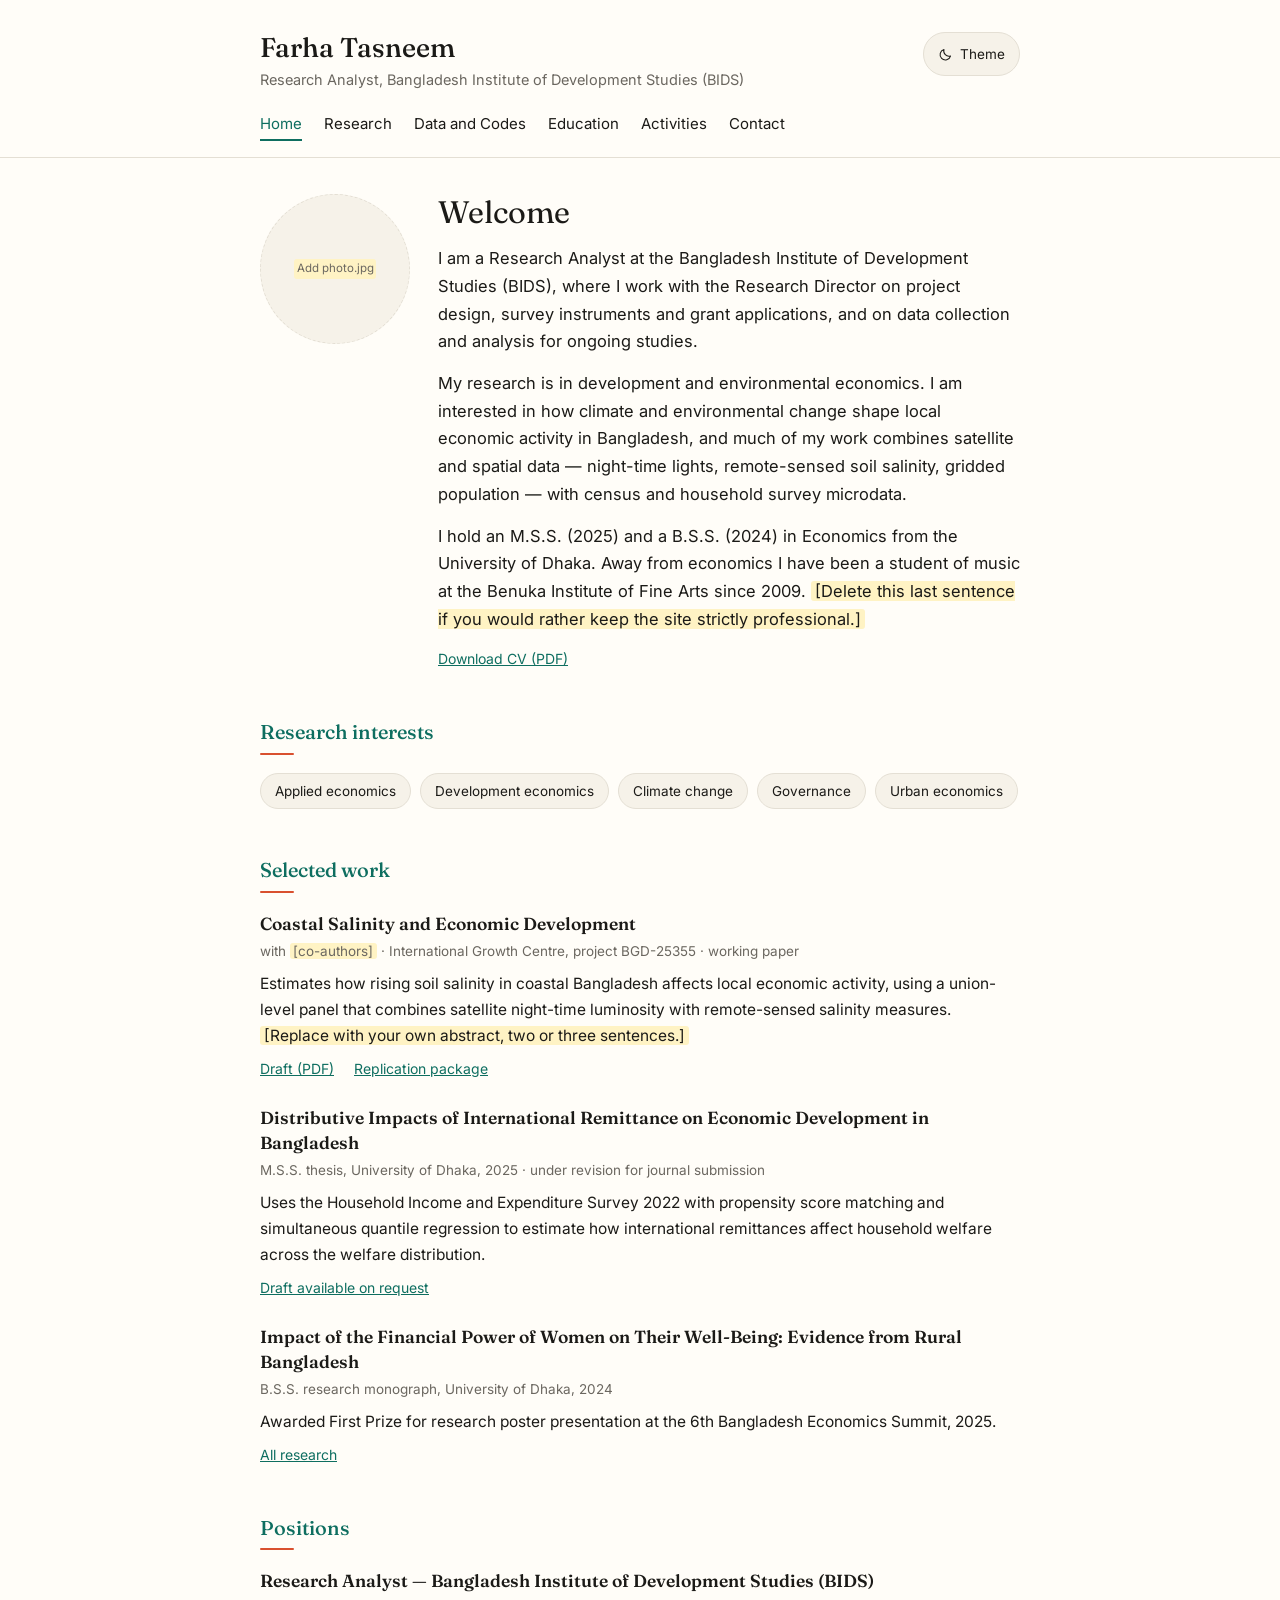
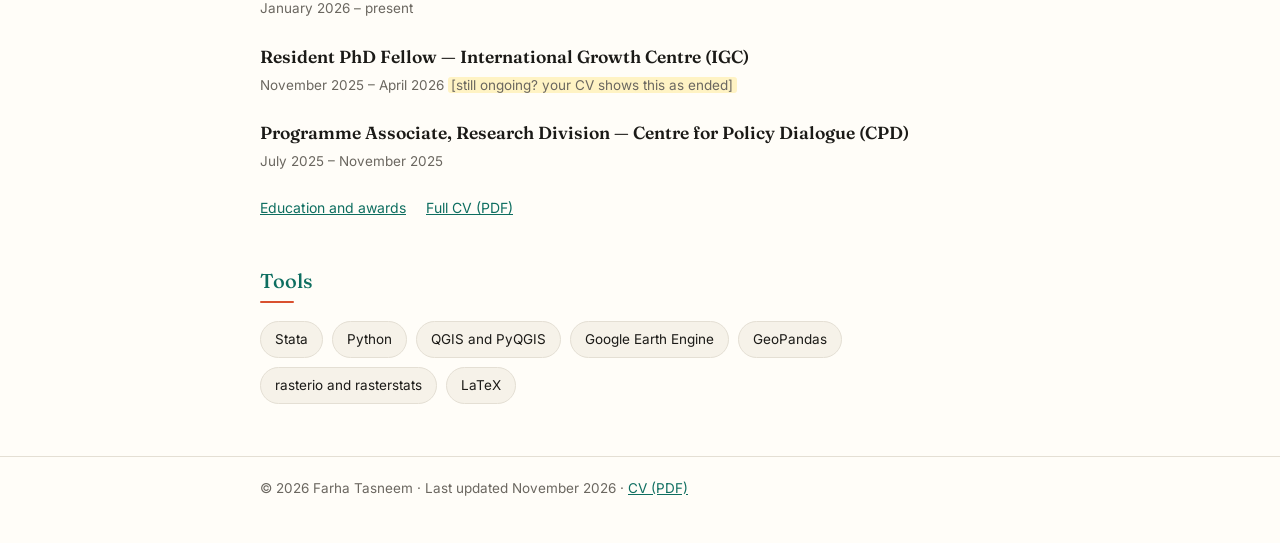
==== index.html @ ec15f7a4 "Add files via upload" ====
<!doctype html>
<html lang="en">
<head>
<meta charset="utf-8">
<meta name="viewport" content="width=device-width, initial-scale=1">
<title>Home · Farha Tasneem</title>
<meta name="description" content="Farha Tasneem: economist and Research Analyst at the Bangladesh Institute of Development Studies (BIDS). Development economics, climate change, and spatial and remote-sensing data in Bangladesh.">
<link rel="canonical" href="https://farhatasneem.github.io/index.html">
<link rel="preconnect" href="https://fonts.googleapis.com">
<link rel="preconnect" href="https://fonts.gstatic.com" crossorigin>
<link rel="stylesheet" href="https://fonts.googleapis.com/css2?family=Fraunces:opsz,wght@9..144,400;9..144,500;9..144,600&amp;family=Inter:wght@400;500;600&amp;display=swap">
<link rel="stylesheet" href="style.css">
<script>
/* Apply a saved theme choice before the first paint, so the page never flashes. */
(function(){try{var t=localStorage.getItem("theme");if(t==="light"||t==="dark"){document.documentElement.setAttribute("data-theme",t);}}catch(e){}})();
</script>
</head>
<body>

<header>
  <div class="wrap">
    <div class="topline">
      <div style="min-width:0">
        <p class="name"><a href="index.html">Farha Tasneem</a></p>
        <p class="tag">Research Analyst, Bangladesh Institute of Development Studies (BIDS)</p>
      </div>
      <button class="theme-btn" id="theme-btn" aria-label="Switch between light and dark theme">
        <svg class="icon-moon" viewBox="0 0 24 24" fill="none" stroke="currentColor" stroke-width="1.7" stroke-linecap="round" stroke-linejoin="round" aria-hidden="true"><path d="M20 14.5A8.5 8.5 0 0 1 9.5 4 8.5 8.5 0 1 0 20 14.5z"/></svg><svg class="icon-sun" viewBox="0 0 24 24" fill="none" stroke="currentColor" stroke-width="1.7" stroke-linecap="round" stroke-linejoin="round" aria-hidden="true"><path d="M12 3.5v2M12 18.5v2M3.5 12h2M18.5 12h2M6 6l1.4 1.4M16.6 16.6L18 18M18 6l-1.4 1.4M7.4 16.6L6 18"/><circle cx="12" cy="12" r="4"/></svg><span>Theme</span>
      </button>
    </div>
    <nav>
<a href="index.html" aria-current="page">Home</a>
<a href="research.html">Research</a>
<a href="data-code.html">Data and Codes</a>
<a href="education.html">Education</a>
<a href="activities.html">Activities</a>
<a href="contact.html">Contact</a>
    </nav>
  </div>
</header>

<main>
  <div class="wrap">
    <div class="hero">
      <!-- Add photo.jpg to this folder, then replace the span below with:
           <img src="photo.jpg" alt="Farha Tasneem"> -->
      <div class="photo"><span class="todo">Add photo.jpg</span></div>
      <div class="hero-text">
        <h1>Welcome</h1>
        <p>I am a Research Analyst at the Bangladesh Institute of Development Studies (BIDS),
        where I work with the Research Director on project design, survey instruments and
        grant applications, and on data collection and analysis for ongoing studies.</p>
        <p>My research is in development and environmental economics. I am interested in how
        climate and environmental change shape local economic activity in Bangladesh, and much
        of my work combines satellite and spatial data &mdash; night-time lights, remote-sensed
        soil salinity, gridded population &mdash; with census and household survey microdata.</p>
        <p>I hold an M.S.S. (2025) and a B.S.S. (2024) in Economics from the University of Dhaka.
        Away from economics I have been a student of music at the Benuka Institute of Fine Arts
        since 2009. <span class="todo">[Delete this last sentence if you would rather keep the site
        strictly professional.]</span></p>
        <p class="item-links"><a href="cv.pdf">Download CV (PDF)</a></p>
      </div>
    </div>
    <div class="section">
      <h2>Research interests</h2>
      <div class="mark"></div>
      <div class="chips">
        <span class="chip">Applied economics</span>
        <span class="chip">Development economics</span>
        <span class="chip">Climate change</span>
        <span class="chip">Governance</span>
        <span class="chip">Urban economics</span>
      </div>
    </div>
    <div class="section">
      <h2>Selected work</h2>
      <div class="mark"></div>
      <ul class="refs">
      <li>
        <p class="item-title">Coastal Salinity and Economic Development</p>
        <p class="item-meta">with <span class="todo">[co-authors]</span> &middot; International Growth Centre, project BGD-25355 &middot; working paper</p>
        <p class="item-body">Estimates how rising soil salinity in coastal Bangladesh affects local economic activity, using a union-level panel that combines satellite night-time luminosity with remote-sensed salinity measures. <span class="todo">[Replace with your own abstract, two or three sentences.]</span></p>
        <p class="item-links"><a href="#">Draft (PDF)</a> <a href="data-code.html">Replication package</a></p>
      </li>
      <li>
        <p class="item-title">Distributive Impacts of International Remittance on Economic Development in Bangladesh</p>
        <p class="item-meta">M.S.S. thesis, University of Dhaka, 2025 &middot; under revision for journal submission</p>
        <p class="item-body">Uses the Household Income and Expenditure Survey 2022 with propensity score matching and simultaneous quantile regression to estimate how international remittances affect household welfare across the welfare distribution.</p>
        <p class="item-links"><a href="contact.html">Draft available on request</a></p>
      </li>
      <li>
        <p class="item-title">Impact of the Financial Power of Women on Their Well-Being: Evidence from Rural Bangladesh</p>
        <p class="item-meta">B.S.S. research monograph, University of Dhaka, 2024</p>
        <p class="item-body">Awarded First Prize for research poster presentation at the 6th Bangladesh Economics Summit, 2025.</p>
        <p class="item-links"><a href="research.html">All research</a></p>
      </li>
      </ul>
    </div>
    <div class="section">
      <h2>Positions</h2>
      <div class="mark"></div>
      <ul class="refs">
        <li>
          <p class="item-title">Research Analyst &mdash; Bangladesh Institute of Development Studies (BIDS)</p>
          <p class="item-meta">January 2026 &ndash; present</p>
        </li>
        <li>
          <p class="item-title">Resident PhD Fellow &mdash; International Growth Centre (IGC)</p>
          <p class="item-meta">November 2025 &ndash; April 2026 <span class="todo">[still ongoing? your CV shows this as ended]</span></p>
        </li>
        <li>
          <p class="item-title">Programme Associate, Research Division &mdash; Centre for Policy Dialogue (CPD)</p>
          <p class="item-meta">July 2025 &ndash; November 2025</p>
        </li>
      </ul>
      <p class="item-links"><a href="education.html">Education and awards</a> <a href="cv.pdf">Full CV (PDF)</a></p>
    </div>
    <div class="section">
      <h2>Tools</h2>
      <div class="mark"></div>
      <div class="chips">
        <span class="chip">Stata</span>
        <span class="chip">Python</span>
        <span class="chip">QGIS and PyQGIS</span>
        <span class="chip">Google Earth Engine</span>
        <span class="chip">GeoPandas</span>
        <span class="chip">rasterio and rasterstats</span>
        <span class="chip">LaTeX</span>
      </div>
    </div>
  </div>
</main>

<footer>
  <div class="wrap">&copy; 2026 Farha Tasneem &middot; Last updated November 2026 &middot; <a href="cv.pdf">CV (PDF)</a></div>
</footer>

<script>
(function(){
  var btn = document.getElementById("theme-btn");
  if (!btn) { return; }
  btn.addEventListener("click", function () {
    var set = document.documentElement.getAttribute("data-theme");
    var dark = set ? set === "dark"
      : (window.matchMedia && window.matchMedia("(prefers-color-scheme: dark)").matches);
    var next = dark ? "light" : "dark";
    document.documentElement.setAttribute("data-theme", next);
    try { localStorage.setItem("theme", next); } catch (e) {}
  });
})();
</script>
</body>
</html>
---- style.css ----
/* ──────────────────────────────────────────────────────────────
   Jade & coral.  Edit the variables in this block to recolour the
   whole site — nothing below hard-codes a colour.

     --accent   deep jade.  Links and section headings.
     --accent2  coral.      The short bar under each heading only.

   Measured against their own backgrounds:
     light  links 6.04:1   bar 4.02:1   muted text 5.53:1
     dark   links 8.80:1   body 15.08:1 muted text 6.39:1
   WCAG AA needs 4.5:1 for text and 3:1 for a graphic element.
   ────────────────────────────────────────────────────────────── */
:root {
  --bg: #FFFDF8;
  --fg: #1B1A17;
  --muted: #6B6760;
  --accent: #0E6E60;
  --accent2: #D9502F;
  --rule: #E4DFD4;
  --chip: #F6F2E9;
  --todo: #FFF3C4;
}
:root[data-theme="dark"] {
  --bg: #14171A;
  --fg: #EDEBE4;
  --muted: #9C9A93;
  --accent: #46C9B4;
  --accent2: #FF8A63;
  --rule: #2C3134;
  --chip: #1C2024;
  --todo: #4A4220;
}
/* Visitors who have never touched the button follow their system setting. */
@media (prefers-color-scheme: dark) {
  :root:not([data-theme="light"]) {
    --bg: #14171A;
    --fg: #EDEBE4;
    --muted: #9C9A93;
    --accent: #46C9B4;
    --accent2: #FF8A63;
    --rule: #2C3134;
    --chip: #1C2024;
    --todo: #4A4220;
  }
}

* { box-sizing: border-box; }

body {
  margin: 0;
  background: var(--bg);
  color: var(--fg);
  font-family: Inter, system-ui, -apple-system, sans-serif;
  font-size: 16.5px;
  line-height: 1.68;
  -webkit-text-size-adjust: 100%;
}
.wrap { max-width: 50rem; margin: 0 auto; padding: 0 20px; }

/* ── header ── */
header { border-bottom: 1px solid var(--rule); padding: 32px 0 16px; }
.topline { display: flex; flex-wrap: wrap; gap: 16px; align-items: flex-start; justify-content: space-between; }
.name { font-family: Fraunces, Georgia, serif; font-weight: 500; font-size: 27px; line-height: 1.2; margin: 0; }
.name a { color: inherit; text-decoration: none; }
.tag { color: var(--muted); margin: 4px 0 0; font-size: 14.5px; }
nav { display: flex; flex-wrap: wrap; gap: 8px 22px; margin-top: 18px; }
nav a { color: var(--fg); text-decoration: none; font-size: 15px; padding-bottom: 3px; border-bottom: 2px solid transparent; }
nav a:hover, nav a[aria-current] { color: var(--accent); border-color: var(--accent); }

/* ── theme button ── */
.theme-btn {
  font: inherit; font-size: 13.5px;
  background: var(--chip); color: var(--fg);
  border: 1px solid var(--rule); border-radius: 999px;
  padding: 8px 14px; min-height: 44px;
  display: inline-flex; align-items: center; gap: 7px; cursor: pointer;
}
.theme-btn:hover { border-color: var(--accent); color: var(--accent); }
.theme-btn svg { width: 15px; height: 15px; }

/* ── body ── */
main { padding: 36px 0 52px; }
h1 { font-family: Fraunces, Georgia, serif; font-weight: 400; font-size: 31px; line-height: 1.2; margin: 0 0 14px; }
h2 { font-family: Fraunces, Georgia, serif; font-weight: 500; font-size: 20px; color: var(--accent); margin: 0 0 4px; }
h3 { font-family: Fraunces, Georgia, serif; font-weight: 500; font-size: 16px; color: var(--muted); margin: 32px 0 14px; }
.section { margin-top: 44px; }
/* the first section on a page that opens with a line of intro text */
main .wrap > div:not(.section):not(.hero) > h2 { margin-top: 32px; }
.mark { height: 2px; width: 34px; background: var(--accent2); border-radius: 2px; margin-bottom: 18px; }
a { color: var(--accent); }
a:hover { text-decoration-thickness: 2px; }
p { margin: 0 0 14px; }
.muted { color: var(--muted); }
.small { font-size: 14px; }

/* ── hero ── */
.hero { display: flex; flex-wrap: wrap; gap: 28px; align-items: flex-start; }
.photo {
  flex: none; width: 150px; height: 150px; border-radius: 50%;
  background: var(--chip); border: 1px dashed var(--rule);
  display: flex; align-items: center; justify-content: center;
  text-align: center; font-size: 11.5px; color: var(--muted);
  padding: 10px; overflow: hidden;
}
.photo img { width: 100%; height: 100%; object-fit: cover; border-radius: 50%; }
.hero-text { flex: 999 1 17rem; min-width: 0; }

/* ── lists ── */
ul.refs { list-style: none; padding: 0; margin: 0; }
ul.refs li { margin: 0 0 24px; }
.item-title { font-family: Fraunces, Georgia, serif; font-weight: 600; font-size: 17.5px; line-height: 1.45; margin: 0; }
.item-meta { color: var(--muted); font-size: 13.5px; margin: 4px 0 0; }
.item-body { font-size: 15.5px; margin: 8px 0 0; }
.item-links { font-size: 14px; margin: 8px 0 0; }
.item-links a { margin-right: 16px; }
.repo-name { font-family: ui-monospace, SFMono-Regular, Menlo, Consolas, monospace; font-size: 14.5px; font-weight: 600; color: var(--accent); margin: 0; }

/* ── chips ── */
.chips { display: flex; flex-wrap: wrap; gap: 9px; }
.chip { background: var(--chip); border: 1px solid var(--rule); border-radius: 999px; padding: 6px 14px; font-size: 13.5px; }
.chip-sm { padding: 3px 11px; font-size: 12px; }

/* ── timeline (CV page) ── */
.entry { border-left: 1px solid var(--rule); padding: 0 0 24px 22px; position: relative; }
.entry::before { content: ""; position: absolute; left: -4.5px; top: 8px; width: 8px; height: 8px; border-radius: 50%; background: var(--accent2); }
.entry:last-child { padding-bottom: 0; }
.entry h4 { font-size: 16px; font-weight: 600; margin: 0; }
.entry .when { color: var(--accent); font-size: 13px; margin: 4px 0 0; }
.entry ul { margin: 10px 0 0; padding-left: 20px; font-size: 15px; }
.entry ul li { margin-bottom: 6px; }

/* a highlight for anything still to fill in — delete the span, not the rule */
.todo { background: var(--todo); padding: 0 .25em; border-radius: 3px; }

footer { border-top: 1px solid var(--rule); padding: 20px 0 44px; color: var(--muted); font-size: 13.5px; }
footer a { color: var(--accent); }

li, p, h1, h2, .item-title { overflow-wrap: anywhere; }

@media (max-width: 30rem) {
  header { padding-top: 24px; }
  .name { font-size: 23px; }
  h1 { font-size: 26px; }
  .photo { width: 112px; height: 112px; }
  main { padding-top: 28px; }
}

/* ── theme-button icons: CSS picks the right one, so there is no flicker ── */
.icon-sun { display: none; }
:root[data-theme="dark"] .icon-sun { display: inline; }
:root[data-theme="dark"] .icon-moon { display: none; }
@media (prefers-color-scheme: dark) {
  :root:not([data-theme="light"]) .icon-sun { display: inline; }
  :root:not([data-theme="light"]) .icon-moon { display: none; }
}
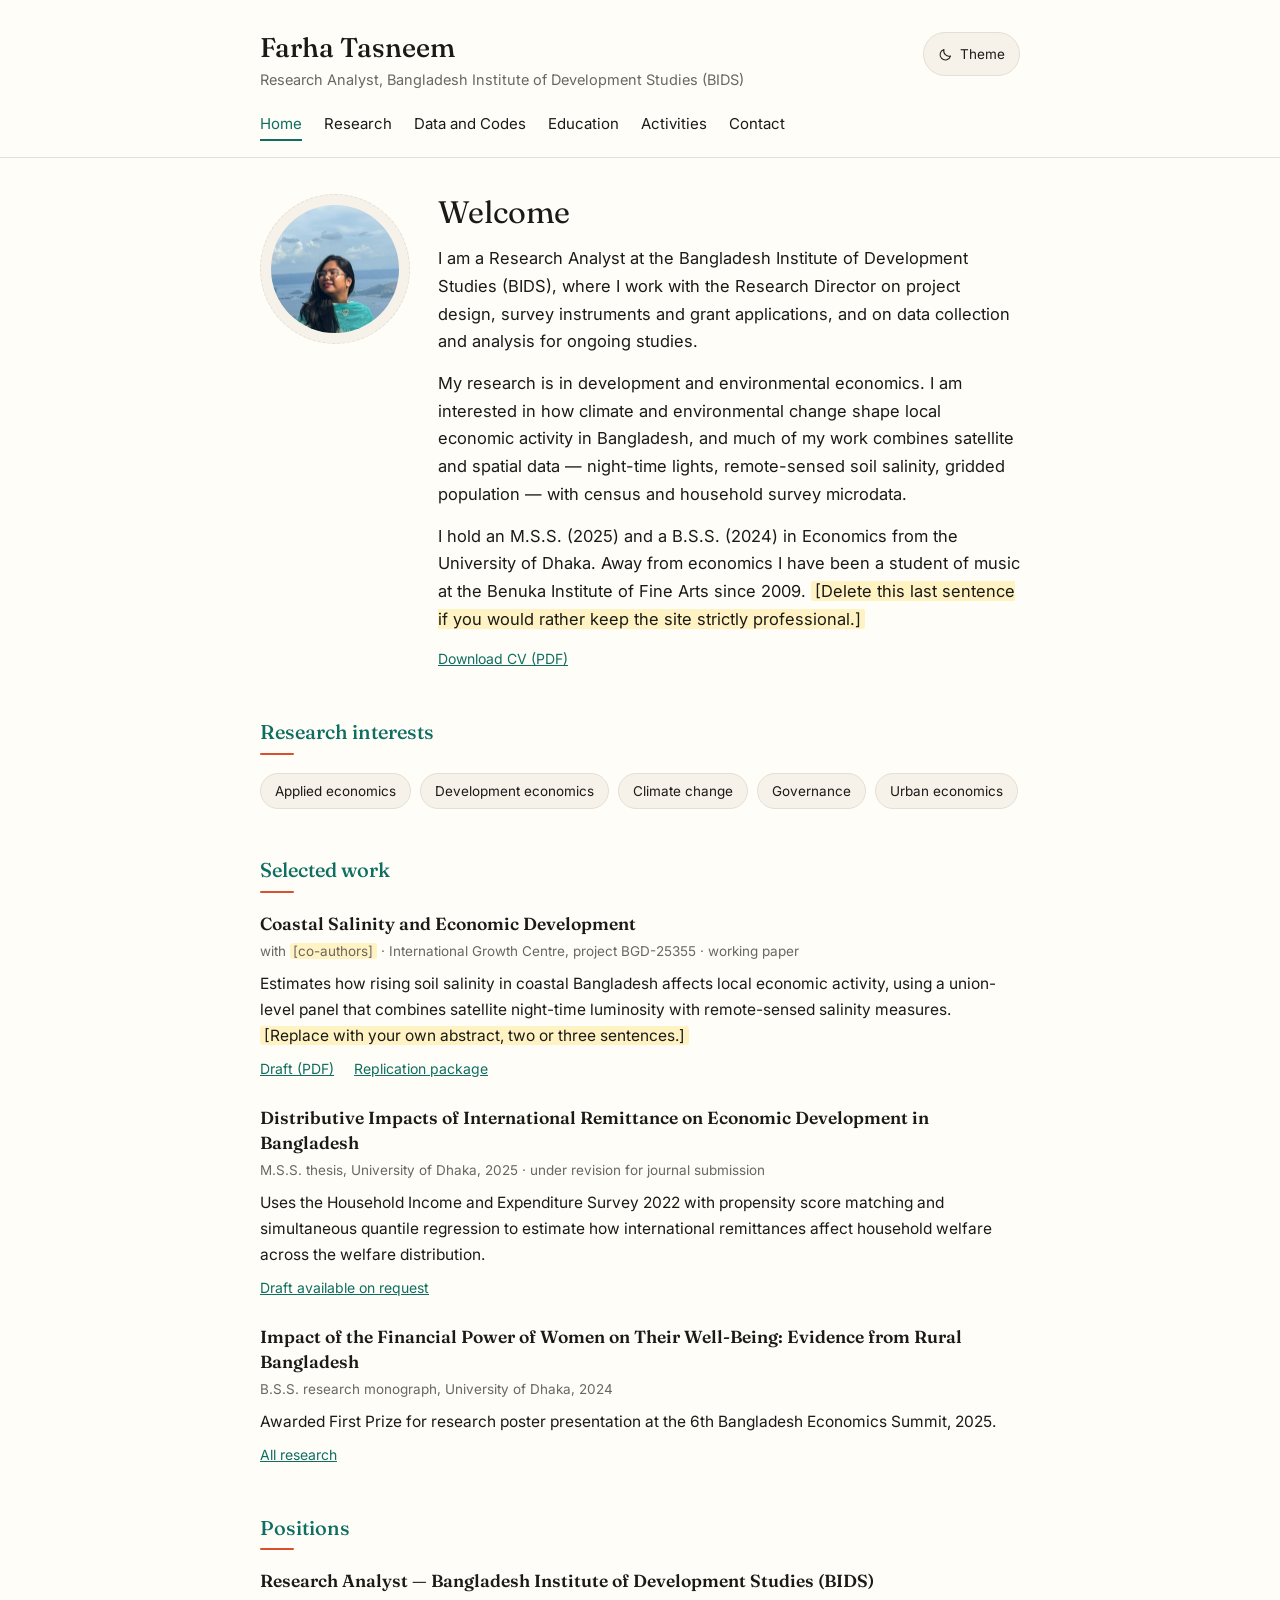
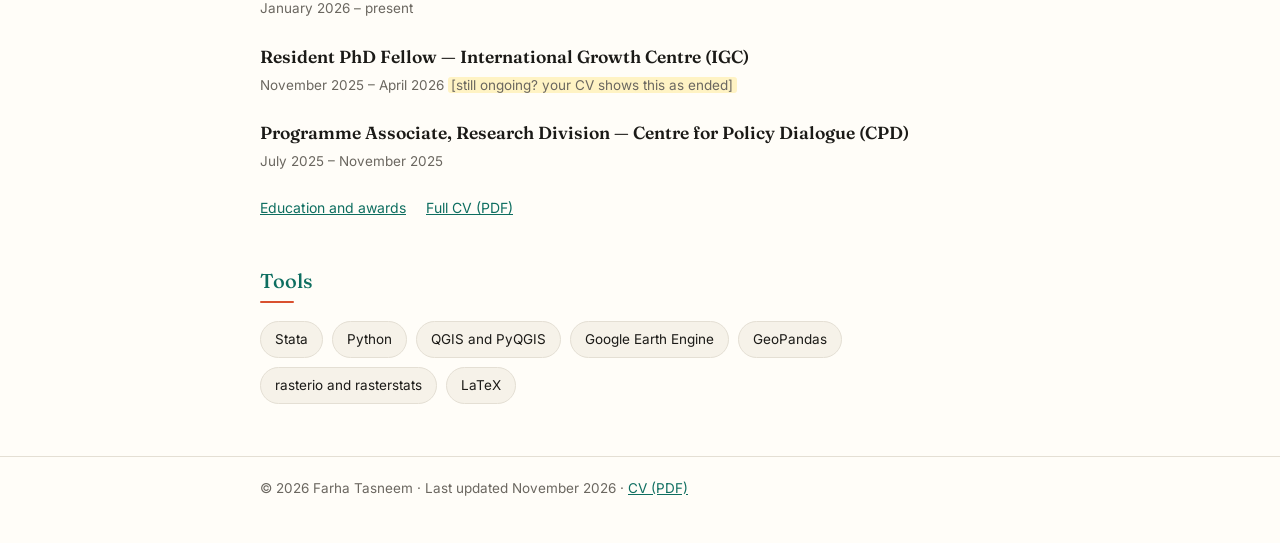
==== commit f7797997: "Update index.html" ====
--- a/index.html
+++ b/index.html
@@ -42,9 +42,7 @@
 <main>
   <div class="wrap">
     <div class="hero">
-      <!-- Add photo.jpg to this folder, then replace the span below with:
-           <img src="photo.jpg" alt="Farha Tasneem"> -->
-      <div class="photo"><span class="todo">Add photo.jpg</span></div>
+    <div class="photo"><img src="photo.jpg" alt="Farha Tasneem"></div>
       <div class="hero-text">
         <h1>Welcome</h1>
         <p>I am a Research Analyst at the Bangladesh Institute of Development Studies (BIDS),
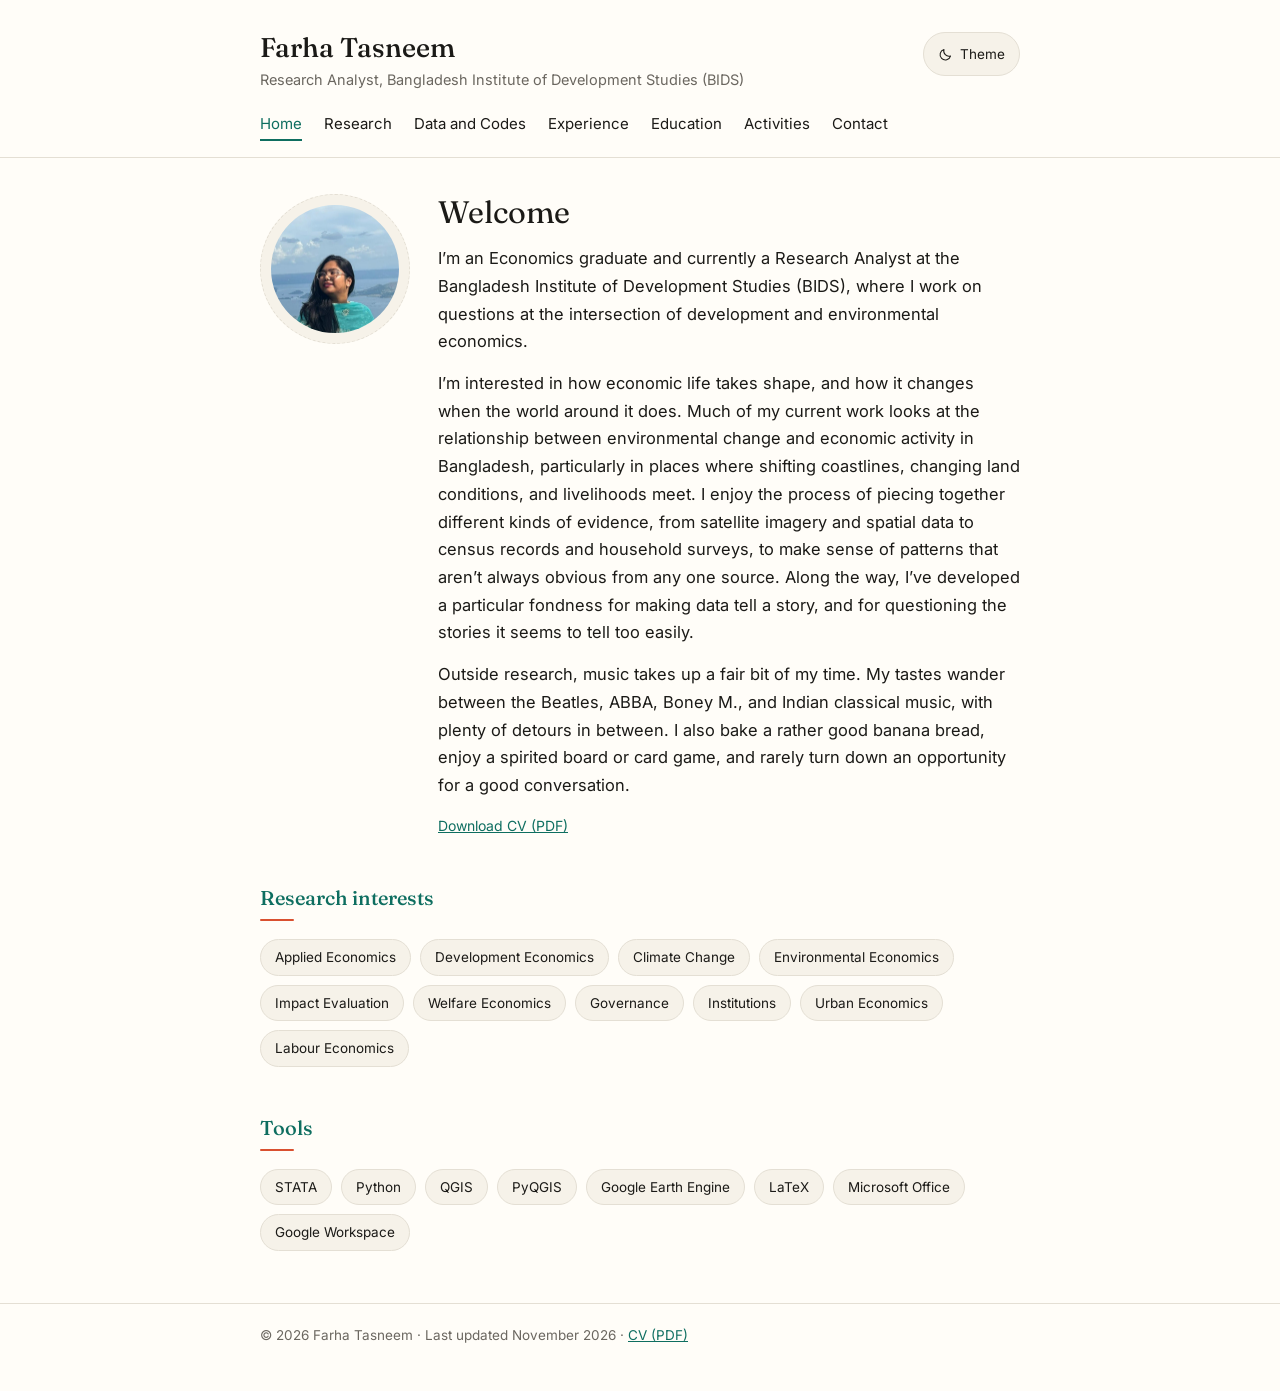
==== commit 14759c66: "Update index.html" ====
--- a/index.html
+++ b/index.html
@@ -32,6 +32,7 @@
 <a href="index.html" aria-current="page">Home</a>
 <a href="research.html">Research</a>
 <a href="data-code.html">Data and Codes</a>
+<a href="experience.html">Experience</a>
 <a href="education.html">Education</a>
 <a href="activities.html">Activities</a>
 <a href="contact.html">Contact</a>
@@ -45,85 +46,54 @@
     <div class="photo"><img src="photo.jpg" alt="Farha Tasneem"></div>
       <div class="hero-text">
         <h1>Welcome</h1>
-        <p>I am a Research Analyst at the Bangladesh Institute of Development Studies (BIDS),
-        where I work with the Research Director on project design, survey instruments and
-        grant applications, and on data collection and analysis for ongoing studies.</p>
-        <p>My research is in development and environmental economics. I am interested in how
-        climate and environmental change shape local economic activity in Bangladesh, and much
-        of my work combines satellite and spatial data &mdash; night-time lights, remote-sensed
-        soil salinity, gridded population &mdash; with census and household survey microdata.</p>
-        <p>I hold an M.S.S. (2025) and a B.S.S. (2024) in Economics from the University of Dhaka.
-        Away from economics I have been a student of music at the Benuka Institute of Fine Arts
-        since 2009. <span class="todo">[Delete this last sentence if you would rather keep the site
-        strictly professional.]</span></p>
+        <p>I&rsquo;m an Economics graduate and currently a Research Analyst at the Bangladesh
+        Institute of Development Studies (BIDS), where I work on questions at the intersection of
+        development and environmental economics.</p>
+        <p>I&rsquo;m interested in how economic life takes shape, and how it changes when the world
+        around it does. Much of my current work looks at the relationship between environmental
+        change and economic activity in Bangladesh, particularly in places where shifting
+        coastlines, changing land conditions, and livelihoods meet. I enjoy the process of piecing
+        together different kinds of evidence, from satellite imagery and spatial data to census
+        records and household surveys, to make sense of patterns that aren&rsquo;t always obvious
+        from any one source. Along the way, I&rsquo;ve developed a particular fondness for making
+        data tell a story, and for questioning the stories it seems to tell too easily.</p>
+        <p>Outside research, music takes up a fair bit of my time. My tastes wander between the
+        Beatles, ABBA, Boney M., and Indian classical music, with plenty of detours in between. I
+        also bake a rather good banana bread, enjoy a spirited board or card game, and rarely turn
+        down an opportunity for a good conversation.</p>
         <p class="item-links"><a href="cv.pdf">Download CV (PDF)</a></p>
       </div>
     </div>
+
     <div class="section">
       <h2>Research interests</h2>
       <div class="mark"></div>
       <div class="chips">
-        <span class="chip">Applied economics</span>
-        <span class="chip">Development economics</span>
-        <span class="chip">Climate change</span>
+        <span class="chip">Applied Economics</span>
+        <span class="chip">Development Economics</span>
+        <span class="chip">Climate Change</span>
+        <span class="chip">Environmental Economics</span>
+        <span class="chip">Impact Evaluation</span>
+        <span class="chip">Welfare Economics</span>
         <span class="chip">Governance</span>
-        <span class="chip">Urban economics</span>
+        <span class="chip">Institutions</span>
+        <span class="chip">Urban Economics</span>
+        <span class="chip">Labour Economics</span>
       </div>
     </div>
-    <div class="section">
-      <h2>Selected work</h2>
-      <div class="mark"></div>
-      <ul class="refs">
-      <li>
-        <p class="item-title">Coastal Salinity and Economic Development</p>
-        <p class="item-meta">with <span class="todo">[co-authors]</span> &middot; International Growth Centre, project BGD-25355 &middot; working paper</p>
-        <p class="item-body">Estimates how rising soil salinity in coastal Bangladesh affects local economic activity, using a union-level panel that combines satellite night-time luminosity with remote-sensed salinity measures. <span class="todo">[Replace with your own abstract, two or three sentences.]</span></p>
-        <p class="item-links"><a href="#">Draft (PDF)</a> <a href="data-code.html">Replication package</a></p>
-      </li>
-      <li>
-        <p class="item-title">Distributive Impacts of International Remittance on Economic Development in Bangladesh</p>
-        <p class="item-meta">M.S.S. thesis, University of Dhaka, 2025 &middot; under revision for journal submission</p>
-        <p class="item-body">Uses the Household Income and Expenditure Survey 2022 with propensity score matching and simultaneous quantile regression to estimate how international remittances affect household welfare across the welfare distribution.</p>
-        <p class="item-links"><a href="contact.html">Draft available on request</a></p>
-      </li>
-      <li>
-        <p class="item-title">Impact of the Financial Power of Women on Their Well-Being: Evidence from Rural Bangladesh</p>
-        <p class="item-meta">B.S.S. research monograph, University of Dhaka, 2024</p>
-        <p class="item-body">Awarded First Prize for research poster presentation at the 6th Bangladesh Economics Summit, 2025.</p>
-        <p class="item-links"><a href="research.html">All research</a></p>
-      </li>
-      </ul>
-    </div>
-    <div class="section">
-      <h2>Positions</h2>
-      <div class="mark"></div>
-      <ul class="refs">
-        <li>
-          <p class="item-title">Research Analyst &mdash; Bangladesh Institute of Development Studies (BIDS)</p>
-          <p class="item-meta">January 2026 &ndash; present</p>
-        </li>
-        <li>
-          <p class="item-title">Resident PhD Fellow &mdash; International Growth Centre (IGC)</p>
-          <p class="item-meta">November 2025 &ndash; April 2026 <span class="todo">[still ongoing? your CV shows this as ended]</span></p>
-        </li>
-        <li>
-          <p class="item-title">Programme Associate, Research Division &mdash; Centre for Policy Dialogue (CPD)</p>
-          <p class="item-meta">July 2025 &ndash; November 2025</p>
-        </li>
-      </ul>
-      <p class="item-links"><a href="education.html">Education and awards</a> <a href="cv.pdf">Full CV (PDF)</a></p>
-    </div>
+
     <div class="section">
       <h2>Tools</h2>
       <div class="mark"></div>
       <div class="chips">
-        <span class="chip">Stata</span>
+        <span class="chip">STATA</span>
         <span class="chip">Python</span>
-        <span class="chip">QGIS and PyQGIS</span>
+        <span class="chip">QGIS</span>
+        <span class="chip">PyQGIS</span>
         <span class="chip">Google Earth Engine</span>
-        <span class="chip">GeoPandas</span>
-        <span class="chip">rasterio and rasterstats</span>
         <span class="chip">LaTeX</span>
+        <span class="chip">Microsoft Office</span>
+        <span class="chip">Google Workspace</span>
       </div>
     </div>
   </div>
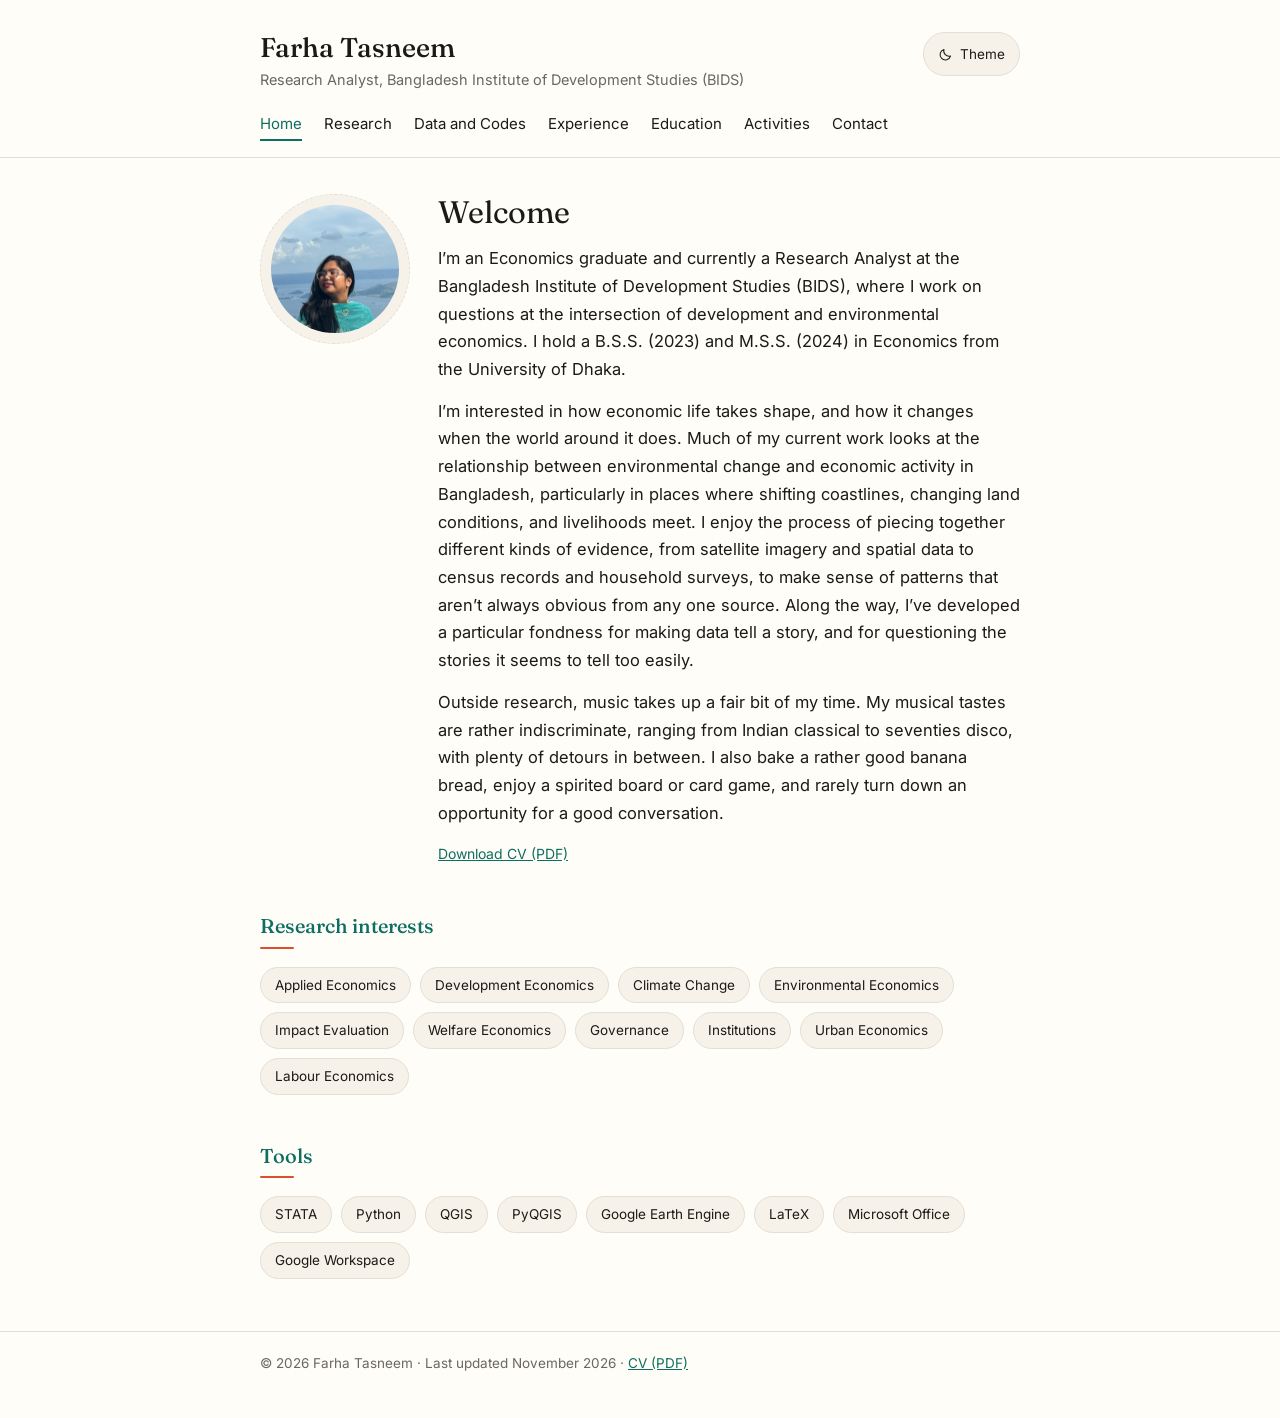
==== commit dc454cd7: "Update index.html" ====
--- a/index.html
+++ b/index.html
@@ -48,7 +48,8 @@
         <h1>Welcome</h1>
         <p>I&rsquo;m an Economics graduate and currently a Research Analyst at the Bangladesh
         Institute of Development Studies (BIDS), where I work on questions at the intersection of
-        development and environmental economics.</p>
+        development and environmental economics. I hold a B.S.S. (2023) and M.S.S. (2024) in Economics from 
+        the University of Dhaka.</p>
         <p>I&rsquo;m interested in how economic life takes shape, and how it changes when the world
         around it does. Much of my current work looks at the relationship between environmental
         change and economic activity in Bangladesh, particularly in places where shifting
@@ -57,8 +58,8 @@
         records and household surveys, to make sense of patterns that aren&rsquo;t always obvious
         from any one source. Along the way, I&rsquo;ve developed a particular fondness for making
         data tell a story, and for questioning the stories it seems to tell too easily.</p>
-        <p>Outside research, music takes up a fair bit of my time. My tastes wander between the
-        Beatles, ABBA, Boney M., and Indian classical music, with plenty of detours in between. I
+        <p>Outside research, music takes up a fair bit of my time. My musical tastes are rather indiscriminate, 
+          ranging from Indian classical to seventies disco, with plenty of detours in between. I
         also bake a rather good banana bread, enjoy a spirited board or card game, and rarely turn
         down an opportunity for a good conversation.</p>
         <p class="item-links"><a href="cv.pdf">Download CV (PDF)</a></p>
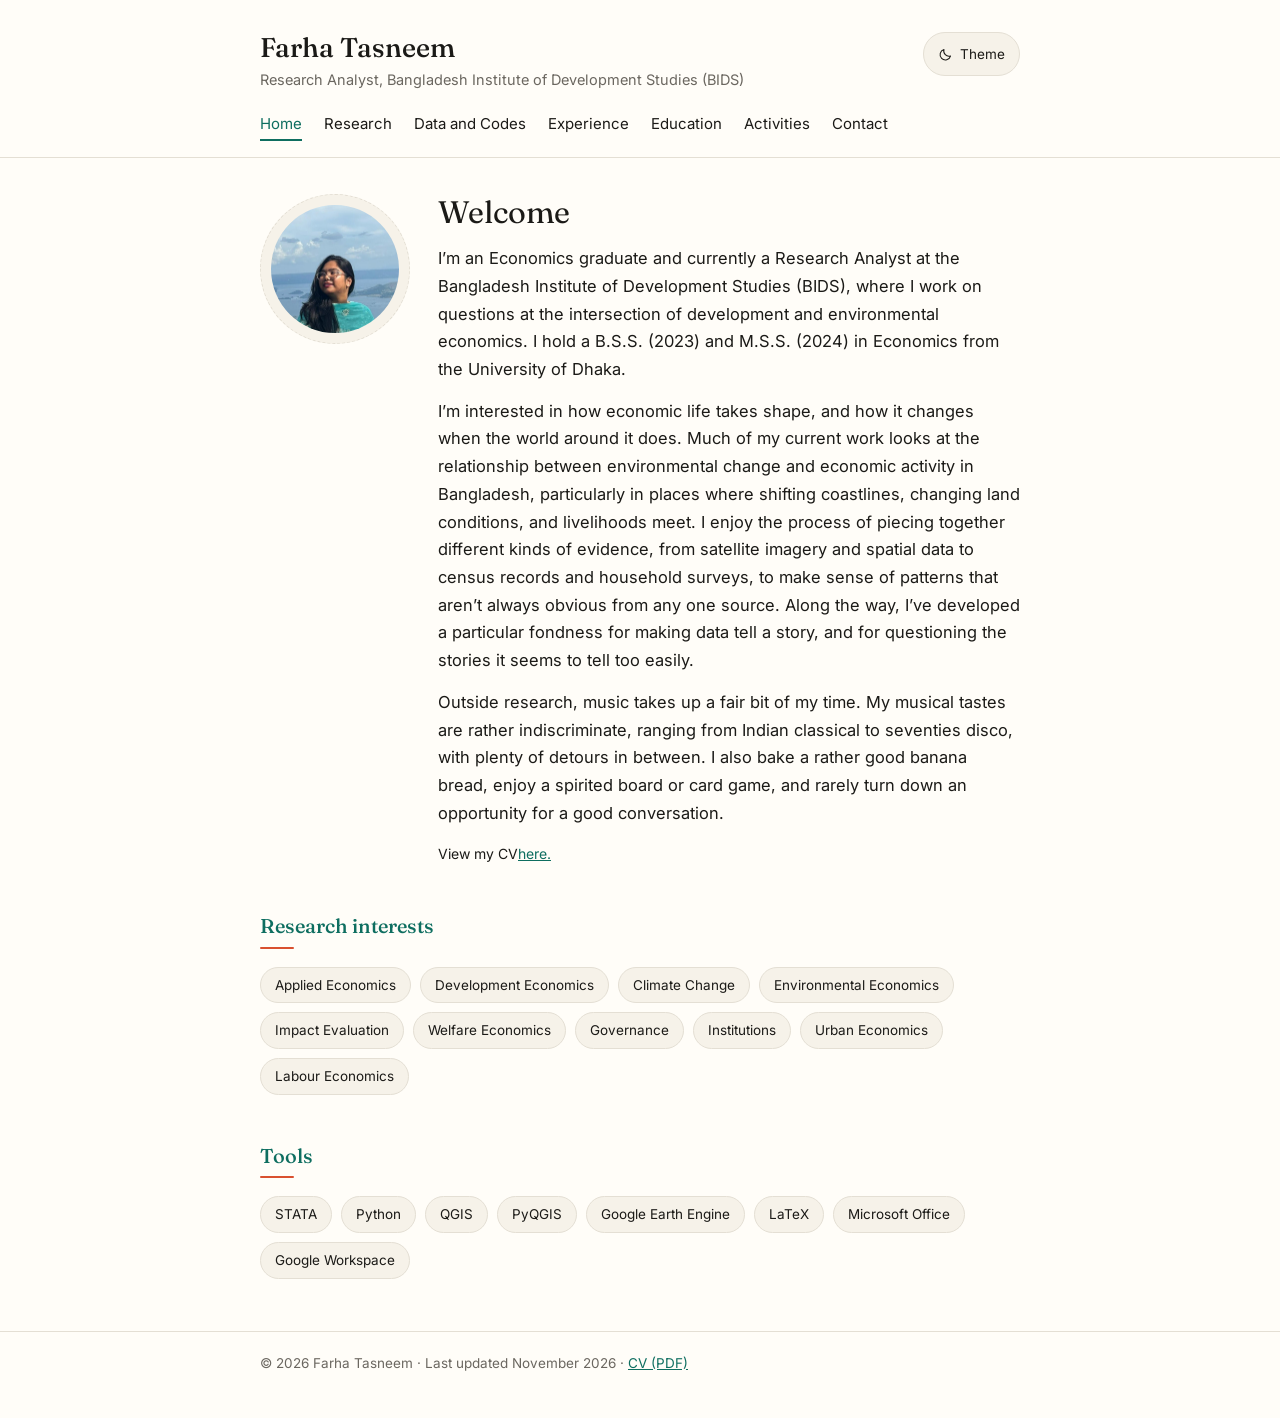
==== commit c00ca112: "Update index.html" ====
--- a/index.html
+++ b/index.html
@@ -62,7 +62,7 @@
           ranging from Indian classical to seventies disco, with plenty of detours in between. I
         also bake a rather good banana bread, enjoy a spirited board or card game, and rarely turn
         down an opportunity for a good conversation.</p>
-        <p class="item-links"><a href="cv.pdf">Download CV (PDF)</a></p>
+        <p class="item-links">View my CV<a href="cv.pdf">here.</a></p>
       </div>
     </div>
 
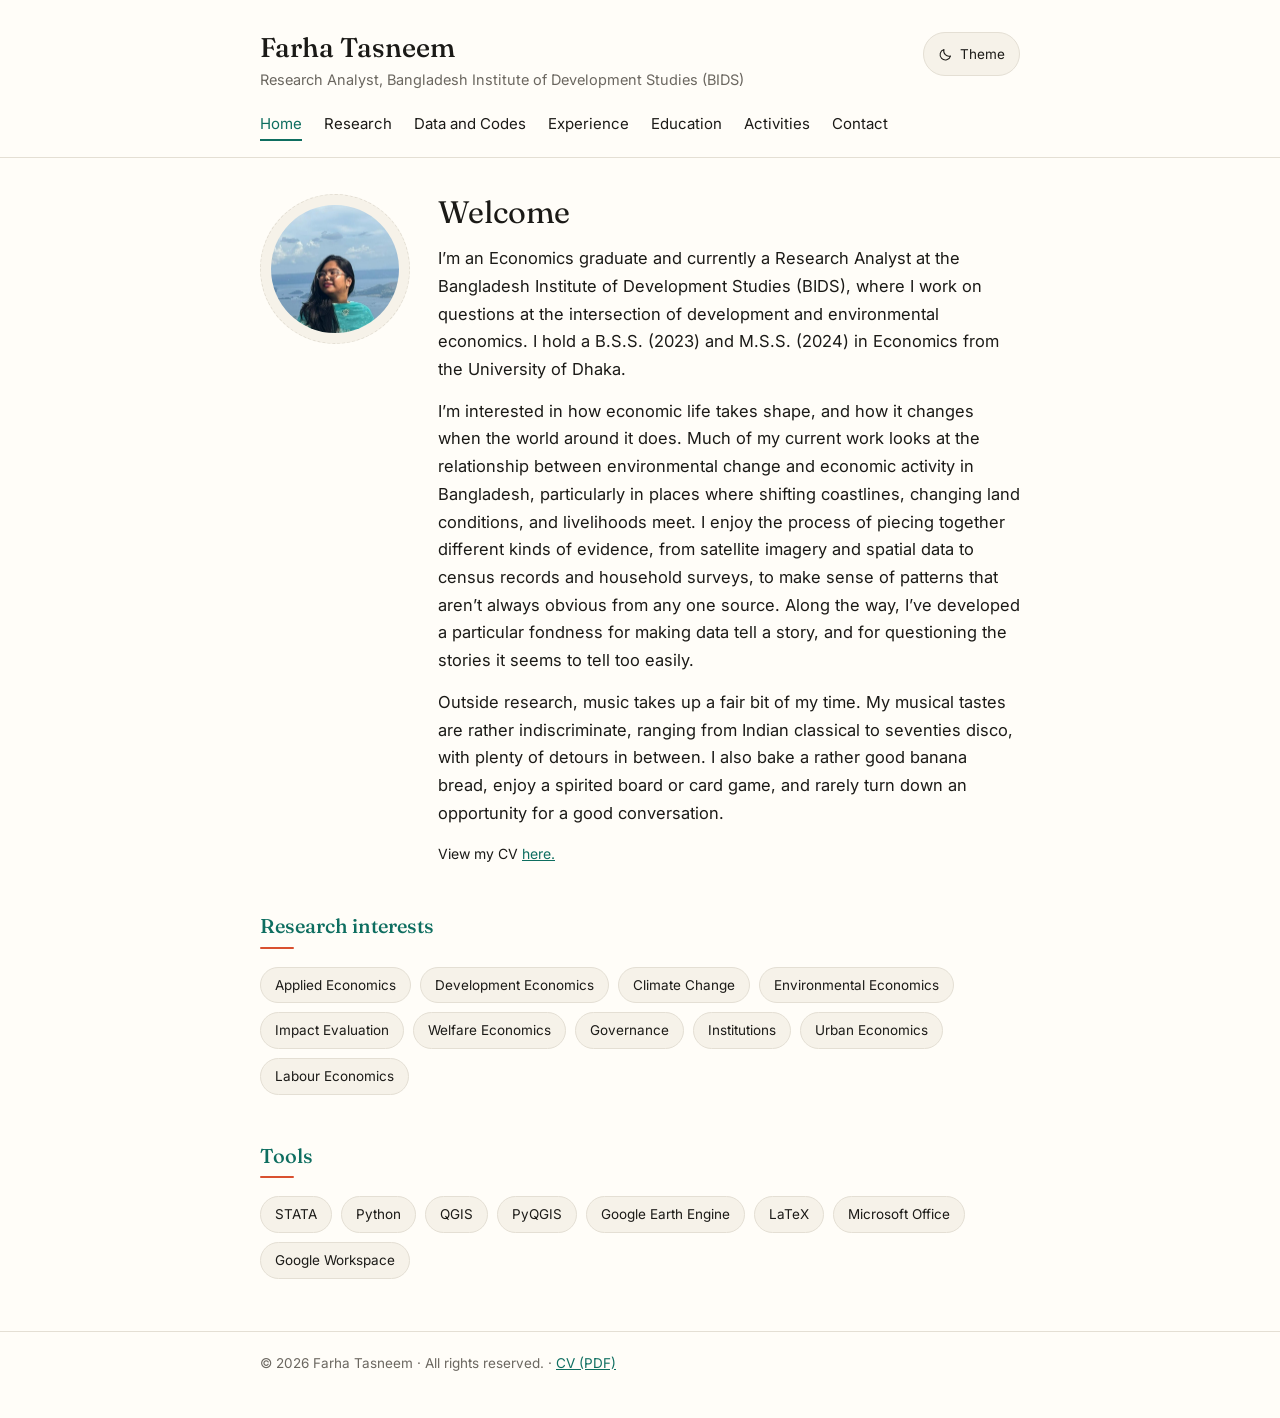
==== commit 7eb675ba: "Update index.html" ====
--- a/index.html
+++ b/index.html
@@ -62,7 +62,7 @@
           ranging from Indian classical to seventies disco, with plenty of detours in between. I
         also bake a rather good banana bread, enjoy a spirited board or card game, and rarely turn
         down an opportunity for a good conversation.</p>
-        <p class="item-links">View my CV<a href="cv.pdf">here.</a></p>
+        <p class="item-links">View my CV <a href="cv.pdf">here.</a></p>
       </div>
     </div>
 
@@ -101,7 +101,7 @@
 </main>
 
 <footer>
-  <div class="wrap">&copy; 2026 Farha Tasneem &middot; Last updated November 2026 &middot; <a href="cv.pdf">CV (PDF)</a></div>
+  <div class="wrap">&copy; 2026 Farha Tasneem &middot; All rights reserved. &middot; <a href="cv.pdf">CV (PDF)</a></div>
 </footer>
 
 <script>
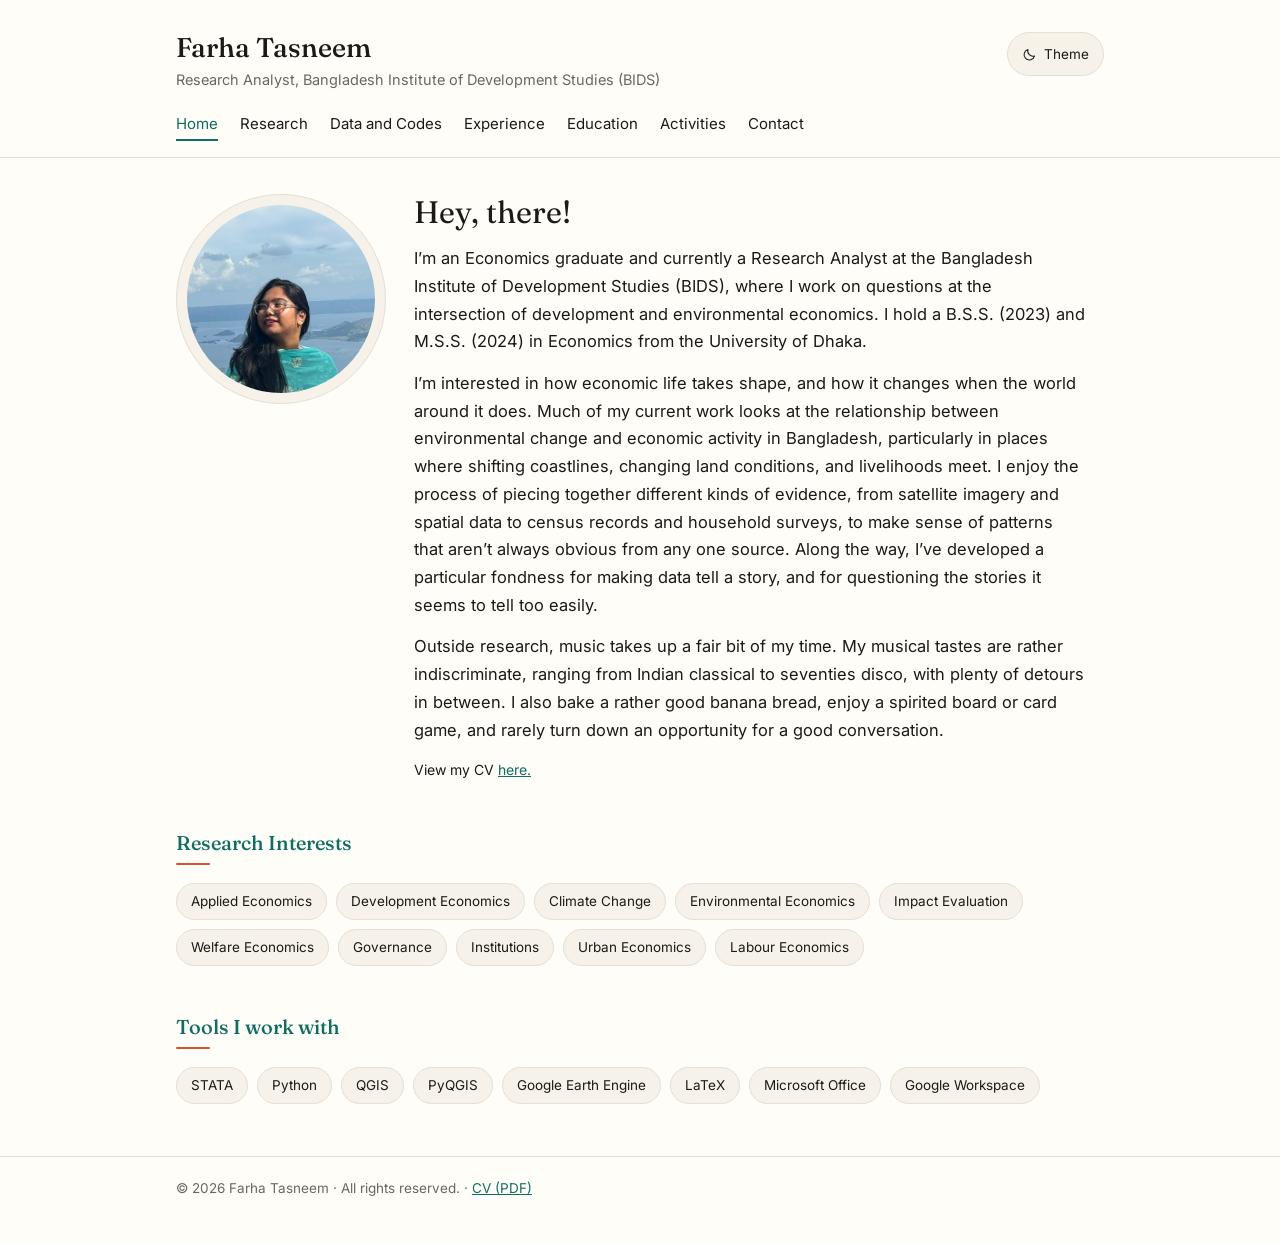
==== commit 304cffb0: "Update index.html" ====
--- a/index.html
+++ b/index.html
@@ -45,7 +45,7 @@
     <div class="hero">
     <div class="photo"><img src="photo.jpg" alt="Farha Tasneem"></div>
       <div class="hero-text">
-        <h1>Welcome</h1>
+        <h1>Hey, there!</h1>
         <p>I&rsquo;m an Economics graduate and currently a Research Analyst at the Bangladesh
         Institute of Development Studies (BIDS), where I work on questions at the intersection of
         development and environmental economics. I hold a B.S.S. (2023) and M.S.S. (2024) in Economics from 
@@ -67,7 +67,7 @@
     </div>
 
     <div class="section">
-      <h2>Research interests</h2>
+      <h2>Research Interests</h2>
       <div class="mark"></div>
       <div class="chips">
         <span class="chip">Applied Economics</span>
@@ -84,7 +84,7 @@
     </div>
 
     <div class="section">
-      <h2>Tools</h2>
+      <h2>Tools I work with</h2>
       <div class="mark"></div>
       <div class="chips">
         <span class="chip">STATA</span>
--- a/style.css
+++ b/style.css
@@ -55,7 +55,7 @@
   line-height: 1.68;
   -webkit-text-size-adjust: 100%;
 }
-.wrap { max-width: 50rem; margin: 0 auto; padding: 0 20px; }
+.wrap { max-width: 62rem; margin: 0 auto; padding: 0 32px; }
 
 /* ── header ── */
 header { border-bottom: 1px solid var(--rule); padding: 32px 0 16px; }
@@ -96,14 +96,14 @@
 /* ── hero ── */
 .hero { display: flex; flex-wrap: wrap; gap: 28px; align-items: flex-start; }
 .photo {
-  flex: none; width: 150px; height: 150px; border-radius: 50%;
-  background: var(--chip); border: 1px dashed var(--rule);
+  flex: none; width: 210px; height: 210px; border-radius: 50%;
+  background: var(--chip); border: 1px solid var(--rule);
   display: flex; align-items: center; justify-content: center;
   text-align: center; font-size: 11.5px; color: var(--muted);
   padding: 10px; overflow: hidden;
 }
 .photo img { width: 100%; height: 100%; object-fit: cover; border-radius: 50%; }
-.hero-text { flex: 999 1 17rem; min-width: 0; }
+.hero-text { flex: 999 1 20rem; min-width: 0; max-width: 42rem; }
 
 /* ── lists ── */
 ul.refs { list-style: none; padding: 0; margin: 0; }
@@ -141,7 +141,7 @@
   header { padding-top: 24px; }
   .name { font-size: 23px; }
   h1 { font-size: 26px; }
-  .photo { width: 112px; height: 112px; }
+  .photo { width: 150px; height: 150px; }
   main { padding-top: 28px; }
 }
 
@@ -153,3 +153,20 @@
   :root:not([data-theme="light"]) .icon-sun { display: inline; }
   :root:not([data-theme="light"]) .icon-moon { display: none; }
 }
+
+/* ── contact: brand icon links ──────────────────────────────────────
+   Icons are Font Awesome Free 7 brand marks (fontawesome.com), CC BY 4.0.
+   They take their colour from --accent and need no stylesheet or CDN.
+   The glyph is 20px; the 12px padding makes the clickable area 44px,
+   which is the minimum comfortable touch target. Shrink the glyph if
+   you want them smaller still, but leave the padding alone. */
+.icon-row { display: flex; flex-wrap: wrap; gap: 6px; margin-left: -12px; }
+.icon-link {
+  padding: 12px; border-radius: 8px;
+  display: inline-flex; align-items: center; justify-content: center;
+  color: var(--accent); text-decoration: none;
+  transition: color .15s ease, background .15s ease;
+}
+.icon-link svg { height: 20px; width: auto; display: block; }
+.icon-link:hover, .icon-link:focus-visible { color: var(--accent2); background: var(--chip); }
+.icon-link:focus-visible { outline: 2px solid var(--accent2); outline-offset: 1px; }
